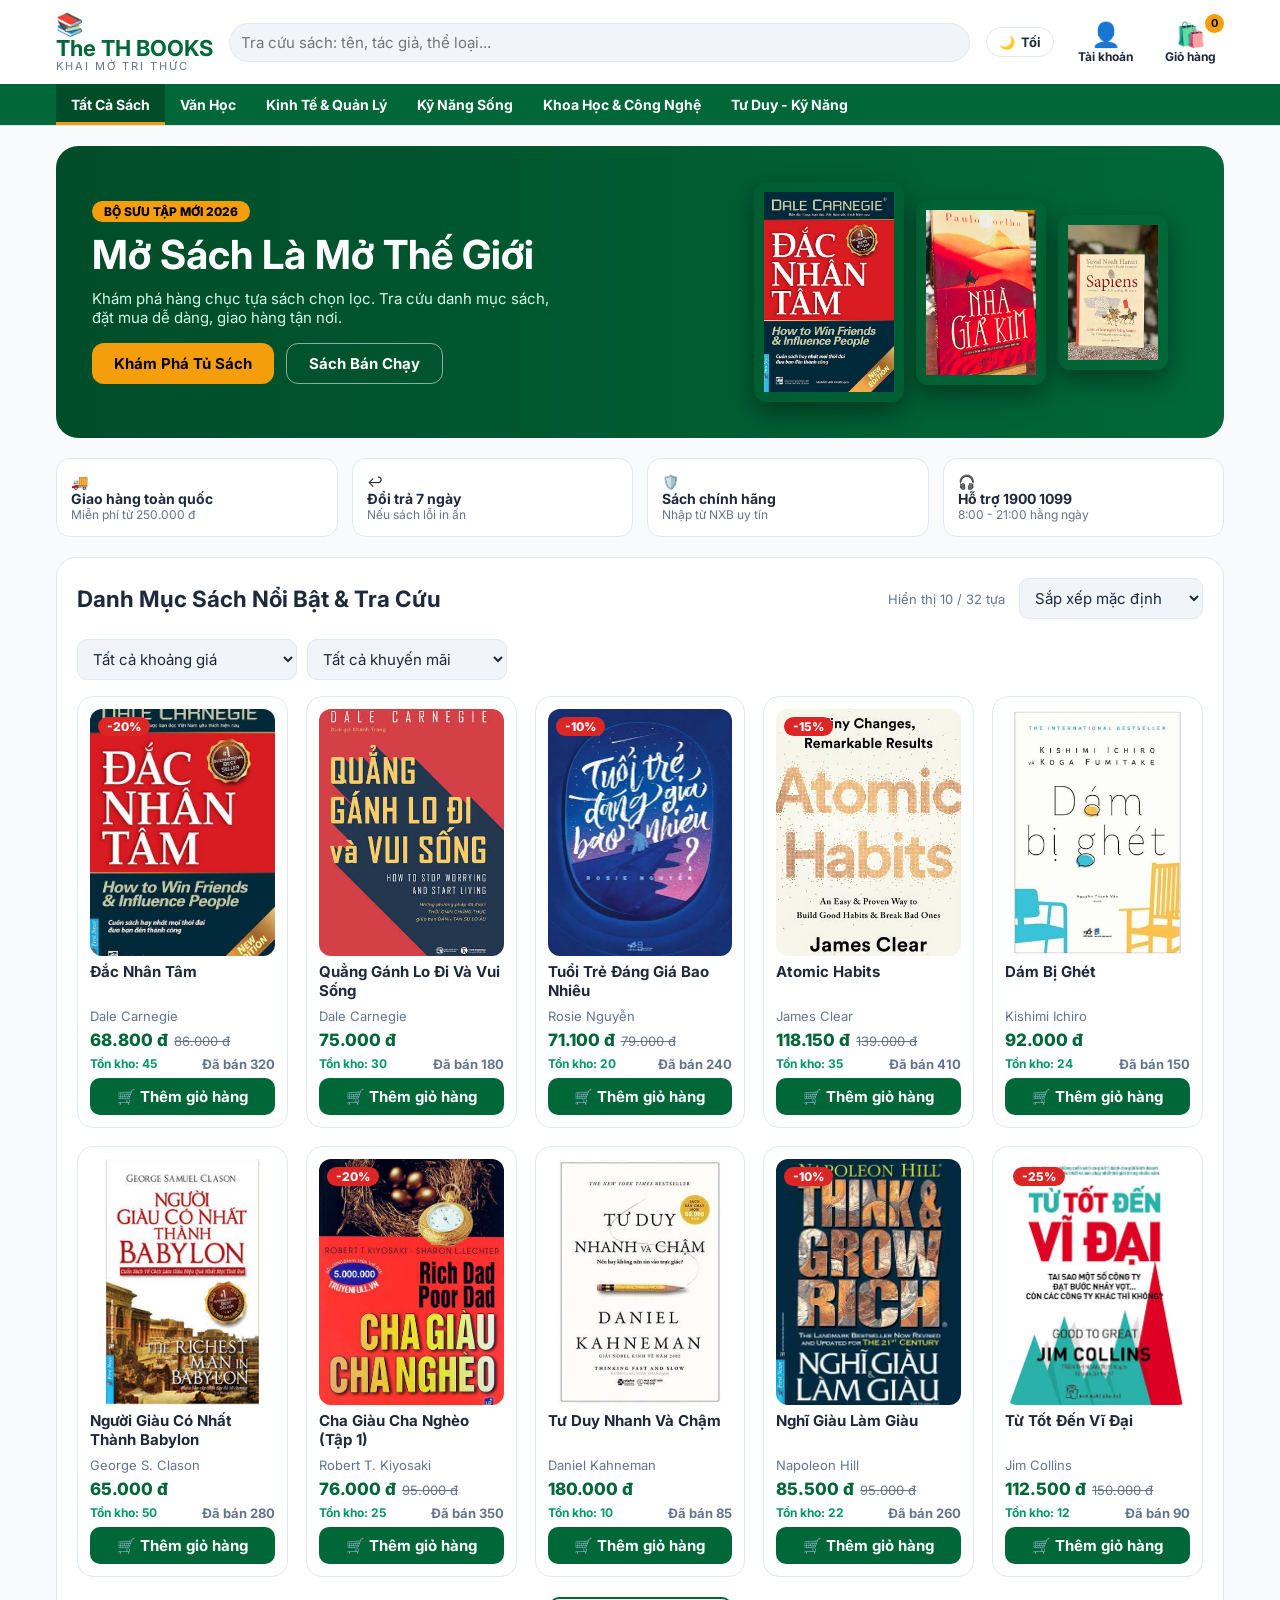
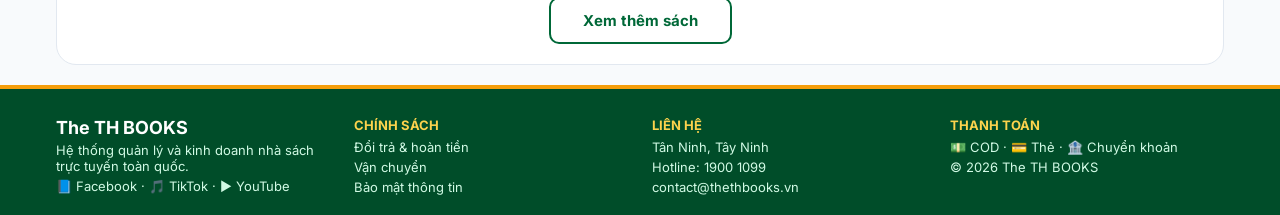
==== index.html @ 716941c1 "Initial commit: The TH Books bookstore website" ====
<!DOCTYPE html>
<html lang="vi">
<head>
<meta charset="UTF-8">
<meta name="viewport" content="width=device-width, initial-scale=1.0">
<title>The TH Book - Hệ Thống Quản Lý & Bán Sách</title>
<link rel="stylesheet" href="style/style.css">
<script src="js/app.js" defer></script>
<!-- BỔ SUNG CSS CHO CÁC KHUNG QUY ĐỊNH NGHIỆP VỤ -->
<style>
.rule-box { background: #fef3c7; border-left: 4px solid #f59e0b; padding: 10px 14px; border-radius: 6px; font-size: 13px; margin-bottom: 14px; color: #92400e; }
body.dark .rule-box { background: #3b2d12; color: #fde047; }
</style>
</head>
<body>

<!-- Thanh admin (chỉ hiện khi đăng nhập admin) -->
<div id="adminBar" class="adminbar hidden">
  <span>🛡 Đang đăng nhập với quyền Quản Trị Viên</span>
  <span>
    <button id="btnStore" onclick="switchView('store')">Cửa Hàng</button>
    <button id="btnAdmin" onclick="switchView('admin')">Trang Quản Lý</button>
  </span>
</div>

<!-- Header -->
<header id="storeHeader" class="header">
  <div class="wrap head-row">
    <a class="logo" href="#" onclick="switchView('store');return false">📚 <b>The TH BOOKS</b><small>Khai mở tri thức</small></a>
    
    <!-- Tra cứu sách (BM3) -->
    <input id="searchInput" class="search" placeholder="Tra cứu sách: tên, tác giả, thể loại..." onkeyup="handleSearch()">
    
    <!-- NÚT CHUYỂN ĐỔI GIAO DIỆN SÁNG / TỐI (DARK MODE TOGGLE) -->
    <button id="themeToggleBtn" class="theme-toggle-btn" onclick="toggleTheme()" title="Chuyển đổi giao diện Sáng / Tối">
      <span id="themeIcon">🌙</span>
      <span id="themeText">Tối</span>
    </button>

    <div id="accountArea"></div>
    <button class="icon-btn" onclick="openCart()">🛍️<span id="cartCounter" class="badge">0</span><span>Giỏ hàng</span></button>
  </div>
  <nav class="nav"><div id="catNav" class="wrap"></div></nav>
</header>

<!-- Trang cửa hàng -->
<main id="storeView" class="wrap">
  <section class="hero">
    <div>
      <span class="pill">Bộ sưu tập mới 2026</span>
      <h1>Mở Sách Là Mở Thế Giới</h1>
      <p>Khám phá hàng chục tựa sách chọn lọc. Tra cứu danh mục sách, đặt mua dễ dàng, giao hàng tận nơi.</p>
      <a class="btn-gold" href="#catalog">Khám Phá Tủ Sách</a>
      <button class="btn-line" onclick="setSort('bestseller')">Sách Bán Chạy</button>
    </div>
    <div class="hero-books">
      <div class="hb" style="position: relative; overflow: hidden; border-radius: 12px; width: 150px; height: 220px;">
          <img src="images/dac-nhan-tam.jpg" alt="Đắc Nhân Tâm" style="width: 100%; height: 100%; object-fit: cover; display: block;">
      </div>
      <div class="hb big" style="position: relative; overflow: hidden; border-radius: 12px;">
          <img src="images/nha-gia-kim.jpg" alt="Nhà Giả Kim" style="width: 100%; height: 100%; object-fit: cover; display: block;">
      </div>
      <div class="hb" style="position: relative; overflow: hidden; border-radius: 12px;">
          <img src="images/sapiens.jpg" alt="Sapiens" style="width: 100%; height: 100%; object-fit: cover; display: block;">
      </div>
    </div>
  </section>

  <section class="features">
    <div>🚚 <b>Giao hàng toàn quốc</b><small>Miễn phí từ 250.000 đ</small></div>
    <div>↩️ <b>Đổi trả 7 ngày</b><small>Nếu sách lỗi in ấn</small></div>
    <div>🛡️ <b>Sách chính hãng</b><small>Nhập từ NXB uy tín</small></div>
    <div>🎧 <b>Hỗ trợ 1900 1099</b><small>8:00 - 21:00 hằng ngày</small></div>
  </section>

  <section id="catalog" class="panel">
    <div class="toolbar">
      <h2>Danh Mục Sách Nổi Bật & Tra Cứu </h2>
      <span id="resultInfo" class="mu"></span>
      <select id="sortSelect" onchange="handleSort()">
        <option value="default">Sắp xếp mặc định</option>
        <option value="bestseller">Bán chạy nhất</option>
        <option value="discount">Giảm giá nhiều nhất</option>
        <option value="price-asc">Giá thấp đến cao</option>
        <option value="price-desc">Giá cao đến thấp</option>
      </select>
    </div>

    <!-- BỔ SUNG: BỘ LỌC NÂNG CAO (KHOẢNG GIÁ & KHUYẾN MÃI) -->
    <div style="display: flex; gap: 10px; margin-bottom: 16px; flex-wrap: wrap;">
      <select id="priceFilter" onchange="handleAdvancedFilter()" style="max-width: 220px;">
        <option value="all">Tất cả khoảng giá</option>
        <option value="under100">Dưới 100.000 đ</option>
        <option value="100to200">100.000 đ - 200.000 đ</option>
        <option value="over200">Trên 200.000 đ</option>
      </select>
      <select id="discountFilter" onchange="handleAdvancedFilter()" style="max-width: 200px;">
        <option value="all">Tất cả khuyến mãi</option>
        <option value="discounted">Đang giảm giá</option>
      </select>
    </div>

    <div id="productGrid" class="grid"></div>
    <div class="center"><button id="btnLoadMore" class="btn-more hidden" onclick="loadMore()">Xem thêm sách</button></div>
  </section>
</main>

<!-- Trang quản trị -->
<main id="adminView" class="wrap hidden">
  <div class="admin-head">
    <div><span class="pill">Bảng điều khiển quản trị</span><h1>Quản Lý Kho, Đơn Hàng & Nghiệp Vụ</h1></div>
    <div>
      <button class="btn-gold" onclick="openBookForm()">+ Thêm Tựa Sách</button>
      <button class="danger" onclick="resetData()">Khôi Phục Dữ Liệu</button>
    </div>
  </div>
  <div class="kpis">
    <div class="kpi">Doanh thu<b id="statRevenue">0 đ</b></div>
    <div class="kpi">Tổng đơn hàng<b id="statOrders">0</b></div>
    <div class="kpi">Số tựa sách<b id="statBooks">0</b></div>
    <div class="kpi">Sắp hết hàng (≤3)<b id="statLow" style="color:#dc2626">0</b></div>
  </div>
  <div class="panel">
    <div class="tabs">
      <button id="tabBtn_inventory" class="on" onclick="switchTab('inventory')">📦 Kho hàng & Nhập sách </button>
      <button id="tabBtn_orders" onclick="switchTab('orders')">🧾 Hóa đơn bán sách </button>
      <button id="tabBtn_receipts" onclick="switchTab('receipts')">💵 Phiếu thu tiền </button>
    </div>

    <!-- TAB 1: KHO HÀNG & LẬP PHIẾU NHẬP (BM1 + QĐ1) -->
    <div id="tab_inventory" class="scroll">
      <div class="rule-box">
        <b>Quy định QĐ1:</b> Số lượng nhập mỗi lần ít nhất là 150. Chỉ nhập các đầu sách có lượng tồn kho ít hơn 30.
      </div>
      <div style="margin-bottom: 14px;">
        <button class="btn-gold" onclick="openImportModal()">+ Lập Phiếu Nhập Sách </button>
      </div>

      <h3 style="margin: 16px 0 8px 0; font-size: 16px;">Danh Mục Sách Tồn Kho</h3>
      <table>
        <thead><tr><th>Mã</th><th>Tên sách</th><th>Tác giả</th><th>Thể loại</th><th>Giá</th><th>KM</th><th>Tồn</th><th>Điều chỉnh kho</th><th>Thao tác</th></tr></thead>
        <tbody id="inventoryBody"></tbody>
      </table>

      <h3 style="margin: 24px 0 8px 0; font-size: 16px;">📜 Lịch Sử Phiếu Nhập Sách (Biểu Mẫu BM1)</h3>
      <table>
        <thead>
          <tr>
            <th>Mã Phiếu</th>
            <th>Ngày Nhập</th>
            <th>Tên Sách</th>
            <th>Thể Loại</th>
            <th>Tác Giả</th>
            <th>Số Lượng Nhập</th>
          </tr>
        </thead>
        <tbody id="importSlipsBody"></tbody>
      </table>
    </div>

    <!-- TAB 2: HÓA ĐƠN BÁN SÁCH (BM2 + QĐ2) -->
    <div id="tab_orders" class="scroll hidden">
      <div class="rule-box">
        <b>Quy định QĐ2:</b> Chỉ bán cho các khách hàng nợ không quá 20.000 đ và đầu sách sau khi bán tồn kho ít nhất là 20.
      </div>
      <table>
        <thead><tr><th>Mã đơn</th><th>Khách hàng</th><th>SĐT</th><th>Tổng tiền</th><th>Ngày đặt</th><th>Trạng thái</th><th>Chi tiết</th></tr></thead>
        <tbody id="ordersBody"></tbody>
      </table>
    </div>

    <!-- TAB 3: PHIẾU THU TIỀN (BM4 + QĐ4) -->
    <div id="tab_receipts" class="scroll hidden">
      <div class="rule-box">
        <b>Quy định QĐ4:</b> Khách mua lần đầu không được nợ. Khách hàng được chiết khấu 30% nếu số tiền hóa đơn từ 200.000 đ trở lên.
      </div>
      <div style="margin-bottom: 14px;">
        <button class="btn-gold" onclick="openReceiptModal()">+ Lập Phiếu Thu Tiền (BM4)</button>
      </div>
      <table>
        <thead><tr><th>Mã Phiếu Thu</th><th>Khách Hàng</th><th>Địa Chỉ</th><th>Điện Thoại</th><th>Số Tiền Thu</th><th>Ngày Thu</th></tr></thead>
        <tbody id="receiptsBody"></tbody>
      </table>
    </div>
  </div>
</main>

<!-- Cửa sổ dùng chung -->
<div id="modal" class="modal" onclick="if(event.target===this)closeModal()"><div id="modalBox" class="box"></div></div>
<div id="toast" class="toast"></div>

<!-- Footer có đầy đủ các liên kết chính sách -->
<footer class="footer">
  <div class="wrap foot-grid">
    <div><b>The TH BOOKS</b><p>Hệ thống quản lý và kinh doanh nhà sách trực tuyến toàn quốc.</p><p>📘 Facebook · 🎵 TikTok · ▶️ YouTube</p></div>
    <div>
      <h4>Chính sách</h4>
      <p><a href="#" onclick="openPolicyModal('return'); return false;" style="color: inherit; text-decoration: none;">Đổi trả & hoàn tiền</a></p>
      <p><a href="#" onclick="openPolicyModal('shipping'); return false;" style="color: inherit; text-decoration: none;">Vận chuyển</a></p>
      <p><a href="#" onclick="openPolicyModal('privacy'); return false;" style="color: inherit; text-decoration: none;">Bảo mật thông tin</a></p>
    </div>
    <div><h4>Liên hệ</h4><p>Tân Ninh, Tây Ninh</p><p>Hotline: 1900 1099</p><p>contact@thethbooks.vn</p></div>
    <div><h4>Thanh toán</h4><p>💵 COD · 💳 Thẻ · 🏦 Chuyển khoản</p><p>© 2026 The TH BOOKS</p></div>
  </div>
</footer>

<!-- Modal hiển thị chính sách động -->
<div id="policyModal" class="modal" onclick="if(event.target===this)closePolicyModal()">
  <div class="box wide">
    <button class="x" onclick="closePolicyModal()">✕</button>
    <div id="policyContent"></div>
    <div style="margin-top: 20px; text-align: right;">
      <button onclick="closePolicyModal()">Đã hiểu</button>
    </div>
  </div>
</div>

<script>
function openPolicyModal(type) {
    var modal = document.getElementById('policyModal');
    var content = document.getElementById('policyContent');
    if (!modal || !content) return;

    if (type === 'return') {
        content.innerHTML = `
            <h3 style="color: var(--g); margin-bottom: 12px;">Chính Sách Đổi Trả & Hoàn Tiền</h3>
            <div style="font-size: 14px; line-height: 1.6; color: var(--tx);">
              <h4 style="margin-top: 10px; color: var(--g);">1. Điều kiện đổi trả</h4>
              <p>Sách mua tại <strong>The TH BOOKS</strong> được đổi trả trong vòng <strong>7 ngày</strong> kể từ ngày nhận hàng nếu sách lỗi in ấn, hư hỏng do vận chuyển hoặc giao nhầm.</p>
              <h4 style="margin-top: 10px; color: var(--g);">2. Quy định hoàn tiền</h4>
              <p>Hoàn tiền 100% qua tài khoản trong vòng <strong>3 - 5 ngày làm việc</strong> nếu không còn sách đổi mới.</p>
            </div>`;
    } else if (type === 'shipping') {
        content.innerHTML = `
            <h3 style="color: var(--g); margin-bottom: 12px;">Chính Sách Vận Chuyển</h3>
            <div style="font-size: 14px; line-height: 1.6; color: var(--tx);">
              <h4 style="margin-top: 10px; color: var(--g);">1. Phạm vi giao hàng</h4>
              <p>Giao hàng toàn quốc thông qua các đơn vị vận chuyển uy tín.</p>
              <h4 style="margin-top: 10px; color: var(--g);">2. Phí vận chuyển & Thời gian</h4>
              <p>- Miễn phí vận chuyển toàn quốc cho đơn hàng từ <strong>250.000 đ</strong> trở lên.</p>
              <p>- Thời gian giao hàng từ 2 - 4 ngày tùy khu vực tỉnh thành.</p>
            </div>`;
    } else if (type === 'privacy') {
        content.innerHTML = `
            <h3 style="color: var(--g); margin-bottom: 12px;">Bảo Mật Thông Tin</h3>
            <div style="font-size: 14px; line-height: 1.6; color: var(--tx);">
              <h4 style="margin-top: 10px; color: var(--g);">1. Mục đích thu thập</h4>
              <p>Thông tin cá nhân thu thập (họ tên, SĐT, địa chỉ) chỉ dùng để xác nhận đơn hàng và chăm sóc khách hàng.</p>
              <h4 style="margin-top: 10px; color: var(--g);">2. Cam kết bảo mật</h4>
              <p>Tuyệt đối không chia sẻ, bán hoặc trao đổi thông tin khách hàng cho bên thứ ba dưới mọi hình thức.</p>
            </div>`;
    }
    modal.classList.add('open');
}

function closePolicyModal() {
    var modal = document.getElementById('policyModal');
    if (modal) {
        modal.classList.remove('open');
    }
}
</script>

</body>
</html>
---- style/style.css ----
@import url('https://fonts.googleapis.com/css2?family=Inter:wght@400;500;600;700;800;900&display=swap');

/* ==========================================================
   1. HỆ THỐNG BIẾN MÀU SẮC (CSS VARIABLES)
   ========================================================== */
:root {
  --g: #006838;            /* Màu chủ đạo: Xanh lá THBook */
  --gd: #004d29;           /* Xanh lá đậm */
  --gl: #e8f5ee;           /* Xanh lá nhạt */
  --ac: #f59e0b;           /* Màu điểm nhấn: Vàng / Cam */
  --tx: #1e293b;           /* Màu chữ chính */
  --mu: #64748b;           /* Màu chữ phụ / xám */
  --bd: #e2e8f0;           /* Màu đường viền */
  --bg-body: #f8fafc;      /* Màu nền trang (Light) */
  --bg-card: #ffffff;      /* Màu nền thẻ/khung (Light) */
  --bg-input: #f1f5f9;     /* Màu nền ô nhập liệu (Light) */
}

/* Biến màu sắc khi kích hoạt Dark Mode (class .dark trên thẻ body) */
body.dark {
  --tx: #f1f5f9;
  --mu: #94a3b8;
  --bd: #334155;
  --bg-body: #0f172a;     /* Nền tối sâu */
  --bg-card: #1e293b;     /* Nền khung tối */
  --bg-input: #334155;    /* Nền ô nhập tối */
  --gl: #1e3a2b;
}

/* ==========================================================
   2. CẤU HÌNH CƠ BẢN & RESET
   ========================================================== */
* {
  box-sizing: border-box;
  margin: 0;
}

.hidden {
  display: none !important;
}

body {
  font-family: 'Inter', sans-serif;
  color: var(--tx) !important;
  background-color: var(--bg-body) !important;
  min-height: 100vh;
  display: flex;
  flex-direction: column;
  font-size: 15px;
  -webkit-font-smoothing: antialiased;
  transition: background-color 0.3s ease, color 0.3s ease; /* Hiệu ứng chuyển theme mượt */
}

/* ==========================================================
   3. NÚT BẤM & PHẦN TỬ FORM
   ========================================================== */
button {
  font: inherit;
  cursor: pointer;
  border: 0;
  border-radius: 10px;
  padding: 9px 15px;
  background: var(--g);
  color: #fff;
  font-weight: 700;
  transition: .15s;
}

button:hover {
  background: var(--gd);
}

button.sec {
  background: #e2e8f0;
  color: var(--tx);
}

body.dark button.sec {
  background: #334155;
  color: #f1f5f9;
}

button.danger {
  background: #dc2626;
}

button.sm {
  padding: 4px 9px;
  font-size: 12px;
}

input, select, textarea {
  font: inherit;
  width: 100%;
  padding: 9px 11px;
  border: 1px solid var(--bd);
  border-radius: 10px;
  margin-top: 4px;
  background-color: var(--bg-input) !important;
  color: var(--tx) !important;
}

label {
  display: block;
  font-weight: 600;
  font-size: 13px;
  margin-top: 10px;
}

/* ==========================================================
   4. LAYOUT & KHU VỰC HEADER / NAV
   ========================================================== */
.wrap {
  max-width: 1200px;
  margin: 0 auto;
  padding: 0 16px;
  width: 100%;
}

.mu {
  color: var(--mu);
  font-size: 13px;
}

.center {
  text-align: center;
}

/* Thanh quản trị Admin Bar ở đầu trang */
.adminbar {
  background: #0f172a;
  color: #fff;
  font-size: 13px;
  padding: 8px 16px;
  display: flex;
  justify-content: space-between;
  align-items: center;
  flex-wrap: wrap;
  gap: 6px;
}

.adminbar button {
  padding: 4px 12px;
  margin-left: 6px;
  background: #ffffff22;
}

.adminbar button.on {
  background: var(--g);
}

/* Header chính */
.header {
  background-color: var(--bg-card) !important;
  border-bottom: 1px solid var(--bd);
  position: sticky;
  top: 0;
  z-index: 20;
  transition: background-color 0.3s ease;
}

.head-row {
  display: flex;
  align-items: center;
  gap: 16px;
  padding: 12px 16px;
}

.logo {
  display: flex;
  flex-direction: column;
  text-decoration: none;
  color: var(--g);
  font-size: 22px;
  line-height: 1.1;
  flex-shrink: 0;
}

.logo small {
  font-size: 11px;
  color: var(--mu);
  letter-spacing: 2px;
  text-transform: uppercase;
}

.search {
  flex: 1;
  border-radius: 99px;
  margin: 0;
}

/* Nút chuyển đổi giao diện Sáng / Tối */
.theme-toggle-btn {
  background: none;
  border: 1px solid var(--bd);
  color: var(--tx);
  border-radius: 99px;
  padding: 6px 12px;
  font-size: 13px;
  display: inline-flex;
  align-items: center;
  gap: 6px;
  cursor: pointer;
  transition: all 0.2s ease;
}

.theme-toggle-btn:hover {
  background-color: var(--bg-input);
  color: var(--g);
}

.icon-btn {
  background: none;
  color: var(--tx);
  display: flex;
  flex-direction: column;
  align-items: center;
  font-size: 24px;
  padding: 2px 8px;
  position: relative;
}

.icon-btn:hover {
  background: none;
  color: var(--g);
}

.icon-btn span {
  font-size: 12px;
}

.badge {
  position: absolute;
  top: -4px;
  right: 0;
  background: var(--ac);
  color: #000;
  border-radius: 99px;
  min-width: 19px;
  height: 19px;
  line-height: 19px;
  text-align: center;
  font-size: 11px !important;
}

.nav {
  background: var(--g);
}

.nav .wrap {
  display: flex;
  overflow-x: auto;
}

.nav button {
  background: none;
  border-radius: 0;
  white-space: nowrap;
  padding: 12px 15px;
  font-size: 14px;
  color: #fff;
}

.nav button:hover {
  background: var(--gd);
}

.nav button.active {
  background: var(--gd);
  box-shadow: inset 0 -3px 0 var(--ac);
}

/* ==========================================================
   5. HERO BANNER & TÍNH NĂNG
   ========================================================== */
.pill {
  background: var(--ac);
  color: #000;
  font-size: 12px;
  font-weight: 800;
  padding: 3px 12px;
  border-radius: 99px;
  text-transform: uppercase;
}

.hero {
  background: linear-gradient(90deg, var(--gd), var(--g));
  color: #fff;
  border-radius: 22px;
  padding: 36px;
  margin: 20px 0;
  display: flex;
  justify-content: space-between;
  align-items: center;
  gap: 20px;
}

.hero h1 {
  font-size: 40px;
  margin: 10px 0;
}

.hero p {
  max-width: 480px;
  margin-bottom: 16px;
  color: #d1fae5;
}

.btn-gold {
  display: inline-block;
  background: var(--ac);
  color: #000;
  text-decoration: none;
  padding: 11px 22px;
  border-radius: 12px;
  font-weight: 700;
}

.btn-gold:hover {
  background: #fbbf24;
}

.btn-line {
  background: none;
  border: 1px solid #ffffff88;
  margin-left: 8px;
  padding: 10px 22px;
  border-radius: 12px;
  color: #fff;
}

.btn-line:hover {
  background: #ffffff22;
}

.hero-books {
  display: flex;
  gap: 12px;
  align-items: center;
  padding-right: 20px;
}

.hb {
  width: 110px;
  height: 155px;
  border-radius: 10px;
  color: #fff;
  font-weight: 800;
  padding: 10px;
  display: flex;
  align-items: flex-end;
  box-shadow: 0 10px 25px #0006;
  transition: .3s;
}

.hb.big {
  width: 130px;
  height: 185px;
}

.hb:hover {
  transform: translateY(-8px);
}

.features {
  display: grid;
  grid-template-columns: repeat(4, 1fr);
  gap: 14px;
  margin-bottom: 20px;
}

.features div {
  background-color: var(--bg-card) !important;
  border: 1px solid var(--bd);
  border-radius: 14px;
  padding: 14px;
  display: flex;
  flex-direction: column;
  font-size: 14px;
  transition: background-color 0.3s ease;
}

.features small {
  color: var(--mu);
  font-size: 12px;
}

/* ==========================================================
   6. DANH MỤC SÁCH & THẺ SẢN PHẨM
   ========================================================== */
.panel {
  background-color: var(--bg-card) !important;
  border: 1px solid var(--bd);
  border-radius: 20px;
  padding: 20px;
  margin-bottom: 20px;
  transition: background-color 0.3s ease;
}

.toolbar {
  display: flex;
  align-items: center;
  gap: 14px;
  flex-wrap: wrap;
  margin-bottom: 16px;
}

.toolbar h2 {
  flex: 1;
}

.toolbar select {
  width: auto;
  margin: 0;
}

.grid {
  display: grid;
  grid-template-columns: repeat(auto-fill, minmax(200px, 1fr));
  gap: 18px;
}

.card {
  background-color: var(--bg-card) !important;
  border: 1px solid var(--bd);
  border-radius: 16px;
  padding: 12px;
  display: flex;
  flex-direction: column;
  gap: 6px;
  transition: .15s, background-color 0.3s ease;
}

.card:hover {
  transform: translateY(-6px);
  box-shadow: 0 20px 25px -5px #00683826;
}

.cover {
  aspect-ratio: 3/4;
  border-radius: 12px;
  overflow: hidden;
  background: var(--bg-input);
  position: relative;
  cursor: pointer;
}

.cover img {
  width: 100%;
  height: 100%;
  object-fit: cover;
}

.sale {
  position: absolute;
  top: 8px;
  left: 8px;
  background: #dc2626;
  color: #fff;
  font-size: 12px;
  font-weight: 800;
  padding: 2px 9px;
  border-radius: 99px;
}

.card h3 {
  font-size: 15px;
  cursor: pointer;
  display: -webkit-box;
  line-clamp: 2;
  -webkit-line-clamp: 2;
  -webkit-box-orient: vertical;
  overflow: hidden;
  min-height: 40px;
}

.card h3:hover {
  color: var(--g);
}

.price {
  color: var(--g);
  font-weight: 800;
  font-size: 17px;
}

.old {
  color: var(--mu);
  text-decoration: line-through;
  font-size: 13px;
  margin-left: 6px;
}

.meta {
  display: flex;
  justify-content: space-between;
  font-size: 12px;
  font-weight: 700;
}

.ok { color: #059669; }
.warn { color: #b45309; }
.out { color: #dc2626; }

.card button {
  margin-top: auto;
}

.card button:disabled {
  background: var(--bg-input);
  color: var(--mu);
  cursor: not-allowed;
}

.btn-more {
  background: var(--bg-card);
  color: var(--g);
  border: 2px solid var(--g);
  padding: 12px 32px;
  margin-top: 20px;
}

.btn-more:hover {
  background: var(--g);
  color: #fff;
}

/* ==========================================================
   7. MODALS, BẢNG DỮ LIỆU & QUẢN TRỊ
   ========================================================== */
.modal {
  position: fixed;
  inset: 0;
  background: #0f172a99;
  display: none;
  align-items: center;
  justify-content: center;
  padding: 16px;
  z-index: 50;
}

.modal.open {
  display: flex;
}

.modal.right {
  justify-content: flex-end;
  padding: 0;
}

.box {
  background-color: var(--bg-card) !important;
  border-radius: 18px;
  padding: 22px;
  width: 100%;
  max-width: 460px;
  max-height: 92vh;
  overflow: auto;
  position: relative;
  transition: background-color 0.3s ease;
}

.box.wide {
  max-width: 680px;
}

.modal.right .box {
  height: 100vh;
  max-height: none;
  border-radius: 0;
}

.box h3 {
  color: var(--g);
  margin-bottom: 8px;
}

.x {
  position: absolute;
  top: 10px;
  right: 10px;
  background: var(--bg-input);
  color: var(--tx);
  padding: 2px 10px;
  border-radius: 8px;
  cursor: pointer;
}

.detail {
  display: flex;
  gap: 18px;
}

.detail .cover {
  width: 200px;
  flex-shrink: 0;
  cursor: default;
}

.row {
  display: flex;
  justify-content: space-between;
  align-items: center;
  gap: 8px;
  padding: 9px 0;
  border-bottom: 1px solid var(--bd);
}

.row img {
  width: 40px;
  height: 52px;
  object-fit: cover;
  border-radius: 6px;
}

.total {
  display: flex;
  justify-content: space-between;
  font-weight: 800;
  font-size: 17px;
  margin: 12px 0;
}

.qty {
  display: inline-flex;
  align-items: center;
  gap: 8px;
}

.qty button {
  padding: 2px 10px;
}

.admin-head {
  background: linear-gradient(90deg, #0f172a, var(--gd), var(--g));
  color: #fff;
  border-radius: 20px;
  padding: 22px;
  margin: 20px 0;
  display: flex;
  justify-content: space-between;
  align-items: center;
  flex-wrap: wrap;
  gap: 12px;
}

.kpis {
  display: grid;
  grid-template-columns: repeat(auto-fit, minmax(200px, 1fr));
  gap: 14px;
  margin-bottom: 20px;
}

.kpi {
  background-color: var(--bg-card) !important;
  border: 1px solid var(--bd);
  border-radius: 16px;
  padding: 16px;
  color: var(--mu);
  font-size: 13px;
  transition: background-color 0.3s ease;
}

.kpi b {
  display: block;
  font-size: 22px;
  color: var(--g);
  margin-top: 4px;
}

.tabs {
  display: flex;
  gap: 10px;
  margin-bottom: 14px;
}

.tabs button {
  background: none;
  color: var(--mu);
  border-bottom: 3px solid transparent;
  border-radius: 0;
  font-weight: 600;
}

.tabs button.on {
  color: var(--g);
  border-color: var(--g);
}

.scroll {
  overflow-x: auto;
}

table {
  width: 100%;
  border-collapse: collapse;
  font-size: 13px;
}

th {
  background-color: var(--bg-input) !important;
  text-align: left;
  font-size: 12px;
  text-transform: uppercase;
  color: var(--tx);
}

th, td {
  padding: 9px;
  border-bottom: 1px solid var(--bd);
  vertical-align: middle;
}

td img {
  width: 30px;
  height: 40px;
  object-fit: cover;
  border-radius: 4px;
  vertical-align: middle;
  margin-right: 6px;
}

td select {
  margin: 0;
  padding: 4px;
}

.low {
  color: #dc2626;
  font-weight: 800;
}

.tag {
  background: var(--gl);
  color: var(--g);
  padding: 2px 9px;
  border-radius: 99px;
  font-size: 12px;
  font-weight: 700;
}

.toast {
  position: fixed;
  bottom: 20px;
  left: 50%;
  transform: translateX(-50%);
  background: #0f172a;
  color: #fff;
  padding: 11px 20px;
  border-radius: 99px;
  opacity: 0;
  pointer-events: none;
  transition: .3s;
  z-index: 99;
}

.toast.show {
  opacity: 1;
}

/* Footer */
.footer {
  margin-top: auto;
  background: var(--gd);
  color: #d1fae5;
  border-top: 4px solid var(--ac);
  padding: 28px 0 20px;
  font-size: 13px;
}

.foot-grid {
  display: grid;
  grid-template-columns: repeat(4, 1fr);
  gap: 24px;
}

.foot-grid h4 {
  color: #fcd34d;
  margin-bottom: 6px;
  text-transform: uppercase;
}

.foot-grid p {
  margin-top: 4px;
}

.foot-grid b {
  color: #fff;
  font-size: 18px;
}

.foot-grid p a:hover {
  text-decoration: underline;
  color: #ffffff;
}

/* ==========================================================
   8. RESPONSIVE (TABLET & MOBILE)
   ========================================================== */
@media(max-width:800px){
  .hero { flex-direction: column; align-items: flex-start; padding: 24px; }
  .hero-books { display: none; }
  .hero h1 { font-size: 28px; }
  .features, .foot-grid { grid-template-columns: 1fr 1fr; }
  .head-row { flex-wrap: wrap; }
  .search { order: 5; flex-basis: 100%; margin-top: 4px; }
  .detail { flex-direction: column; }
  .detail .cover { width: 100%; max-height: 280px; }
}

@media(max-width:600px){
  body { font-size: 14px; }
  .wrap { padding: 0 10px; }
  .panel { padding: 12px; border-radius: 14px; }

  .adminbar { padding: 6px 10px; font-size: 11px; }
  .adminbar div { display: flex; gap: 4px; width: 100%; margin-top: 4px; }
  .adminbar button { flex: 1; padding: 6px 4px; font-size: 11px; margin-left: 0; }

  .head-row { padding: 8px 10px; gap: 8px; }
  .logo { font-size: 16px; }
  .logo small { font-size: 9px; }
  .icon-btn { font-size: 20px; padding: 0 4px; }
  .icon-btn span { font-size: 10px; }

  .nav .wrap { padding: 0 4px; -webkit-overflow-scrolling: touch; }
  .nav button { padding: 10px 12px; font-size: 13px; }

  .hero { border-radius: 14px; padding: 18px 14px; margin: 12px 0; }
  .hero h1 { font-size: 22px; }
  .hero p { font-size: 13px; margin-bottom: 12px; }
  .btn-gold, .btn-line { padding: 8px 14px; font-size: 13px; border-radius: 8px; }
  .btn-line { margin-left: 4px; }

  .features { grid-template-columns: 1fr; gap: 8px; margin-bottom: 14px; }
  .features div { padding: 10px 12px; border-radius: 10px; }

  .toolbar { flex-direction: column; align-items: flex-start; gap: 8px; }
  .toolbar select { width: 100%; }

  .grid { grid-template-columns: repeat(2, 1fr); gap: 8px; }
  .card { padding: 8px; border-radius: 12px; }
  .card h3 { font-size: 13px; line-height: 1.3; min-height: 34px; }
  .price { font-size: 14px; }
  .old { font-size: 11px; margin-left: 2px; }
  .card button { padding: 8px 4px; font-size: 12px; border-radius: 8px; }

  .admin-head { padding: 14px; border-radius: 14px; margin: 12px 0; }
  .admin-head h2 { font-size: 18px; }
  .admin-head > div { width: 100%; display: flex; gap: 6px; }
  .admin-head button { flex: 1; font-size: 12px; padding: 8px 6px; }

  .kpis { grid-template-columns: repeat(2, 1fr); gap: 8px; }
  .kpi { padding: 10px; border-radius: 12px; }
  .kpi b { font-size: 16px; }

  .tabs { overflow-x: auto; white-space: nowrap; padding-bottom: 4px; margin-bottom: 10px; -webkit-overflow-scrolling: touch; }
  .tabs button { font-size: 12px; padding: 6px 10px; }

  .scroll { overflow-x: auto; -webkit-overflow-scrolling: touch; border-radius: 8px; }
  table { min-width: 580px; }
  th, td { padding: 7px 6px; font-size: 12px; }

  .modal { padding: 10px; }
  .box { padding: 16px 12px; border-radius: 14px; max-height: 88vh; }
  .modal.right .box { width: 100%; }
  .row { padding: 8px 0; }
  .row img { width: 34px; height: 44px; }

  .foot-grid { grid-template-columns: 1fr; gap: 16px; }
  .footer { padding: 20px 0 16px; }
  .toast { width: 90%; text-align: center; font-size: 12px; padding: 9px 12px; }
}

/* In ấn */
@media print {
  body * { visibility: hidden; }
  #modalBox, #modalBox * { visibility: visible; }
  #modalBox { position: absolute; left: 0; top: 0; }
  .x, .noprint { display: none !important; }
}
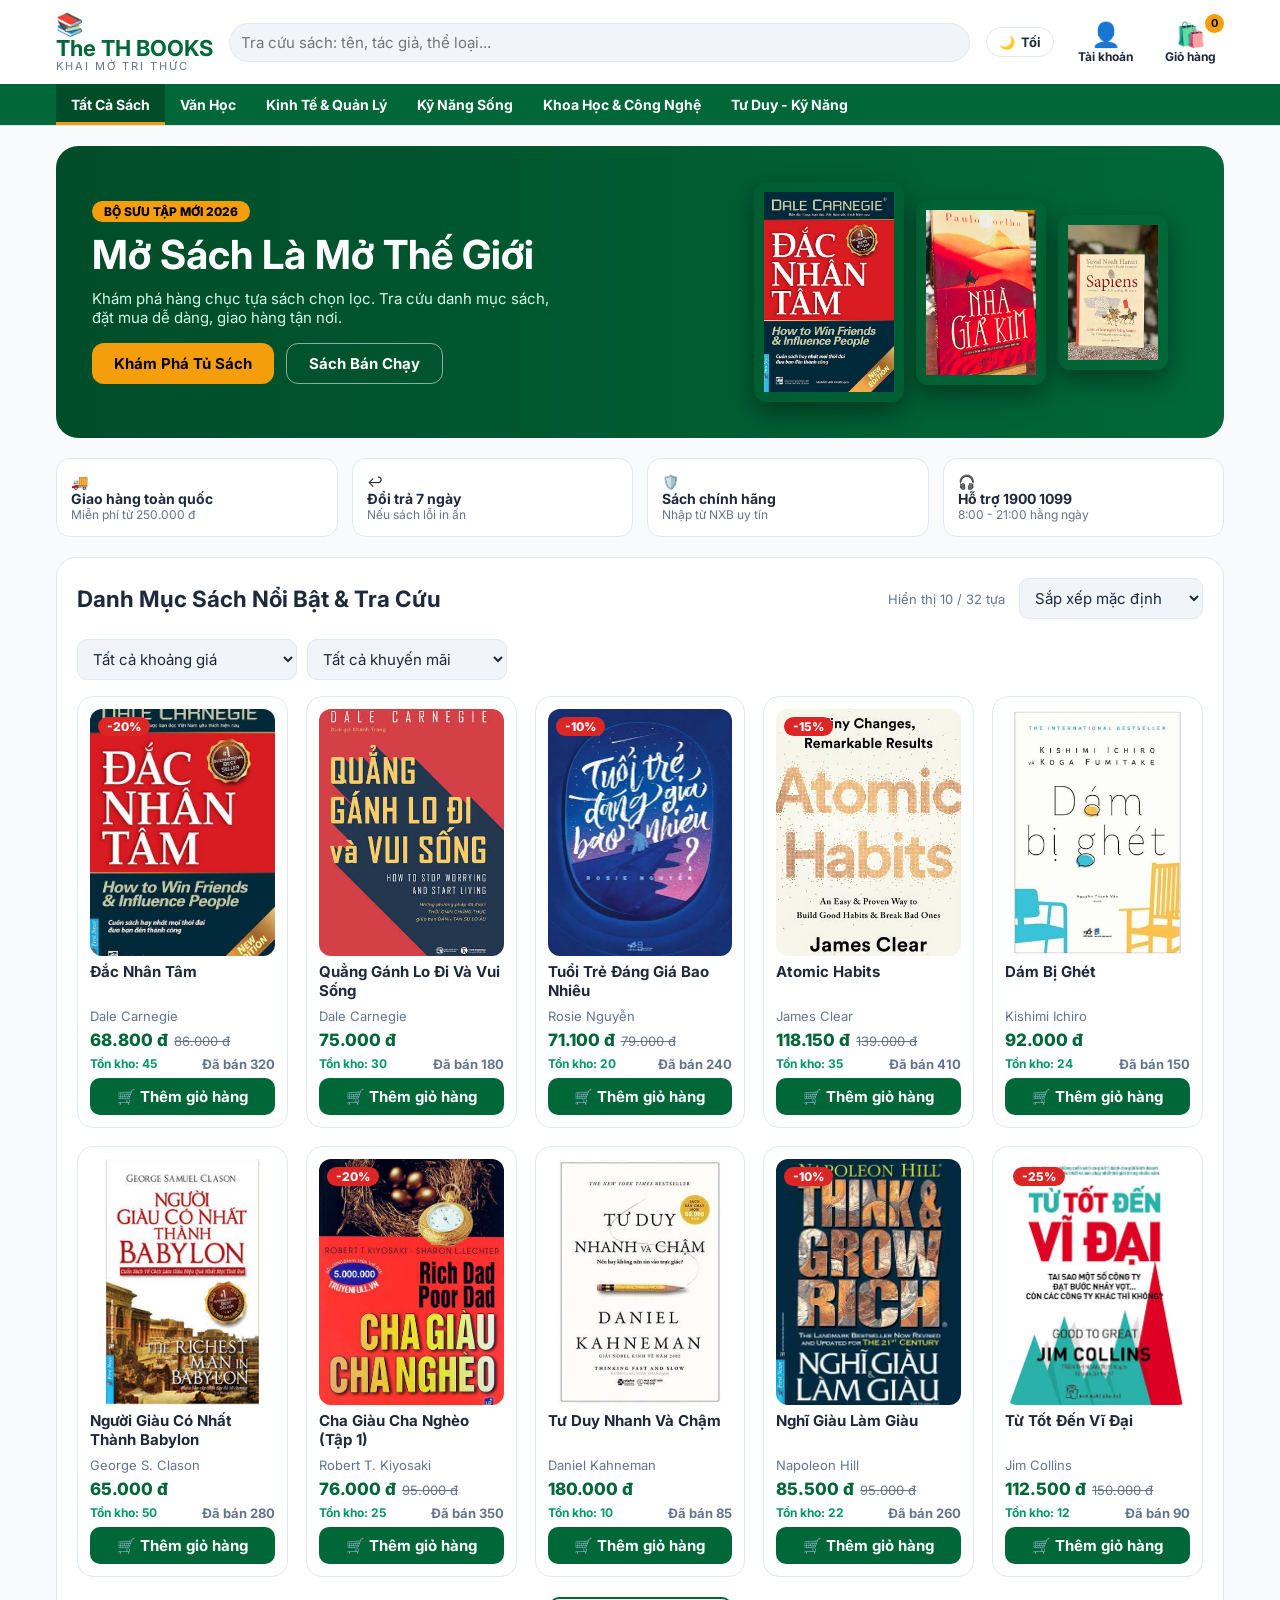
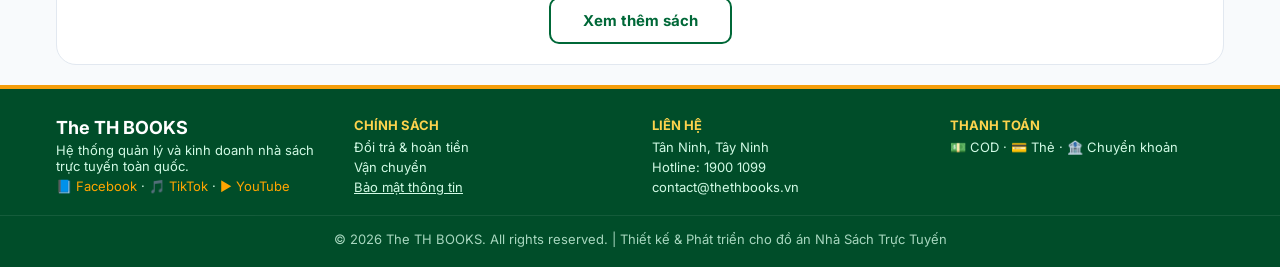
==== commit 572e96b1: "style(footer): cập nhật cấu trúc footer, tách bottom bar và tối ưu giao diện mạng xã hội" ====
--- a/index.html
+++ b/index.html
@@ -192,15 +192,43 @@
 <!-- Footer có đầy đủ các liên kết chính sách -->
 <footer class="footer">
   <div class="wrap foot-grid">
-    <div><b>The TH BOOKS</b><p>Hệ thống quản lý và kinh doanh nhà sách trực tuyến toàn quốc.</p><p>📘 Facebook · 🎵 TikTok · ▶️ YouTube</p></div>
+    <!-- Cột 1: Thông tin chung & Mạng xã hội -->
+    <div>
+      <b>The TH BOOKS</b>
+      <p>Hệ thống quản lý và kinh doanh nhà sách trực tuyến toàn quốc.</p>
+      <p class="social-links">
+        <a href="https://facebook.com" target="_blank" rel="noopener">📘 Facebook</a> · 
+        <a href="https://tiktok.com" target="_blank" rel="noopener">🎵 TikTok</a> · 
+        <a href="https://youtube.com" target="_blank" rel="noopener">▶️ YouTube</a>
+      </p>
+    </div>
+
+    <!-- Cột 2: Chính sách -->
     <div>
       <h4>Chính sách</h4>
       <p><a href="#" onclick="openPolicyModal('return'); return false;" style="color: inherit; text-decoration: none;">Đổi trả & hoàn tiền</a></p>
       <p><a href="#" onclick="openPolicyModal('shipping'); return false;" style="color: inherit; text-decoration: none;">Vận chuyển</a></p>
-      <p><a href="#" onclick="openPolicyModal('privacy'); return false;" style="color: inherit; text-decoration: none;">Bảo mật thông tin</a></p>
-    </div>
-    <div><h4>Liên hệ</h4><p>Tân Ninh, Tây Ninh</p><p>Hotline: 1900 1099</p><p>contact@thethbooks.vn</p></div>
-    <div><h4>Thanh toán</h4><p>💵 COD · 💳 Thẻ · 🏦 Chuyển khoản</p><p>© 2026 The TH BOOKS</p></div>
+      <p><a href="#" onclick="openPolicyModal('privacy'); return false;" style="color: inherit; text-decoderation: none;">Bảo mật thông tin</a></p>
+    </div>
+
+    <!-- Cột 3: Liên hệ -->
+    <div>
+      <h4>Liên hệ</h4>
+      <p>Tân Ninh, Tây Ninh</p>
+      <p>Hotline: <a href="tel:19001099" style="color:inherit; text-decoration:none;">1900 1099</a></p>
+      <p><a href="mailto:contact@thethbooks.vn" style="color:inherit; text-decoration:none;">contact@thethbooks.vn</a></p>
+    </div>
+
+    <!-- Cột 4: Thanh toán -->
+    <div>
+      <h4>Thanh toán</h4>
+      <p>💵 COD · 💳 Thẻ · 🏦 Chuyển khoản</p>
+    </div>
+  </div>
+
+  <!-- Dòng Bản quyền tách riêng biệt full-width -->
+  <div class="foot-bottom" style="border-top: 1px solid rgba(255,255,255,0.1); margin-top: 20px; padding-top: 15px; text-align: center; font-size: 13px; opacity: 0.8;">
+    <p>© 2026 The TH BOOKS. All rights reserved. | Thiết kế & Phát triển cho đồ án Nhà Sách Trực Tuyến</p>
   </div>
 </footer>
 
--- a/style/style.css
+++ b/style/style.css
@@ -878,4 +878,9 @@
   #modalBox, #modalBox * { visibility: visible; }
   #modalBox { position: absolute; left: 0; top: 0; }
   .x, .noprint { display: none !important; }
+}
+.social-links a {
+  color:orange;
+  text-decoration: none; 
+  transition: color 0.2s ease;
 }
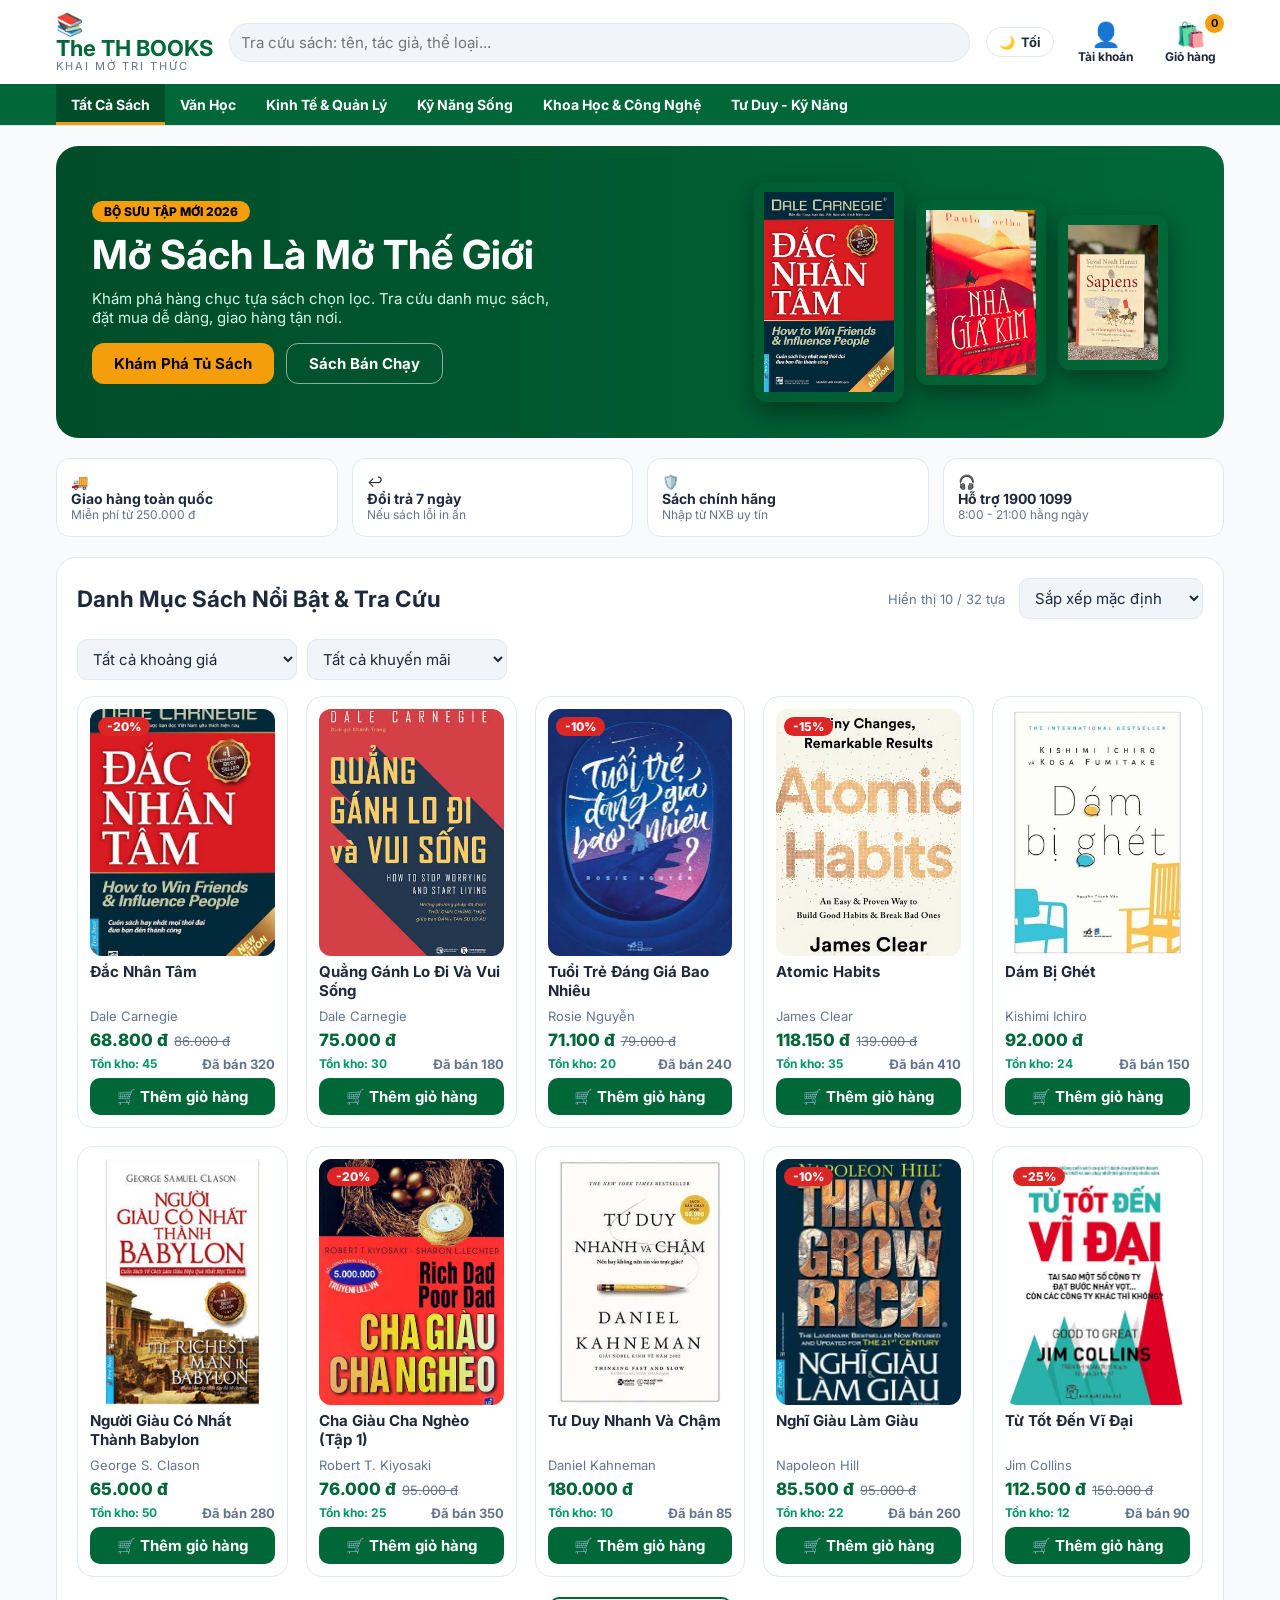
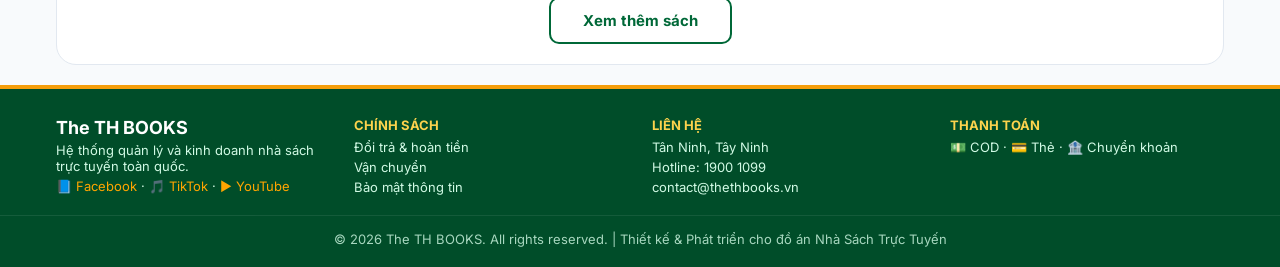
==== commit 1d42cf59: "fix(footer): sửa lỗi chính tả thuộc tính text-decoration trong modal chính sách" ====
--- a/index.html
+++ b/index.html
@@ -208,7 +208,7 @@
       <h4>Chính sách</h4>
       <p><a href="#" onclick="openPolicyModal('return'); return false;" style="color: inherit; text-decoration: none;">Đổi trả & hoàn tiền</a></p>
       <p><a href="#" onclick="openPolicyModal('shipping'); return false;" style="color: inherit; text-decoration: none;">Vận chuyển</a></p>
-      <p><a href="#" onclick="openPolicyModal('privacy'); return false;" style="color: inherit; text-decoderation: none;">Bảo mật thông tin</a></p>
+      <p><a href="#" onclick="openPolicyModal('privacy'); return false;" style="color: inherit; text-decoration: none;">Bảo mật thông tin</a></p>
     </div>
 
     <!-- Cột 3: Liên hệ -->
